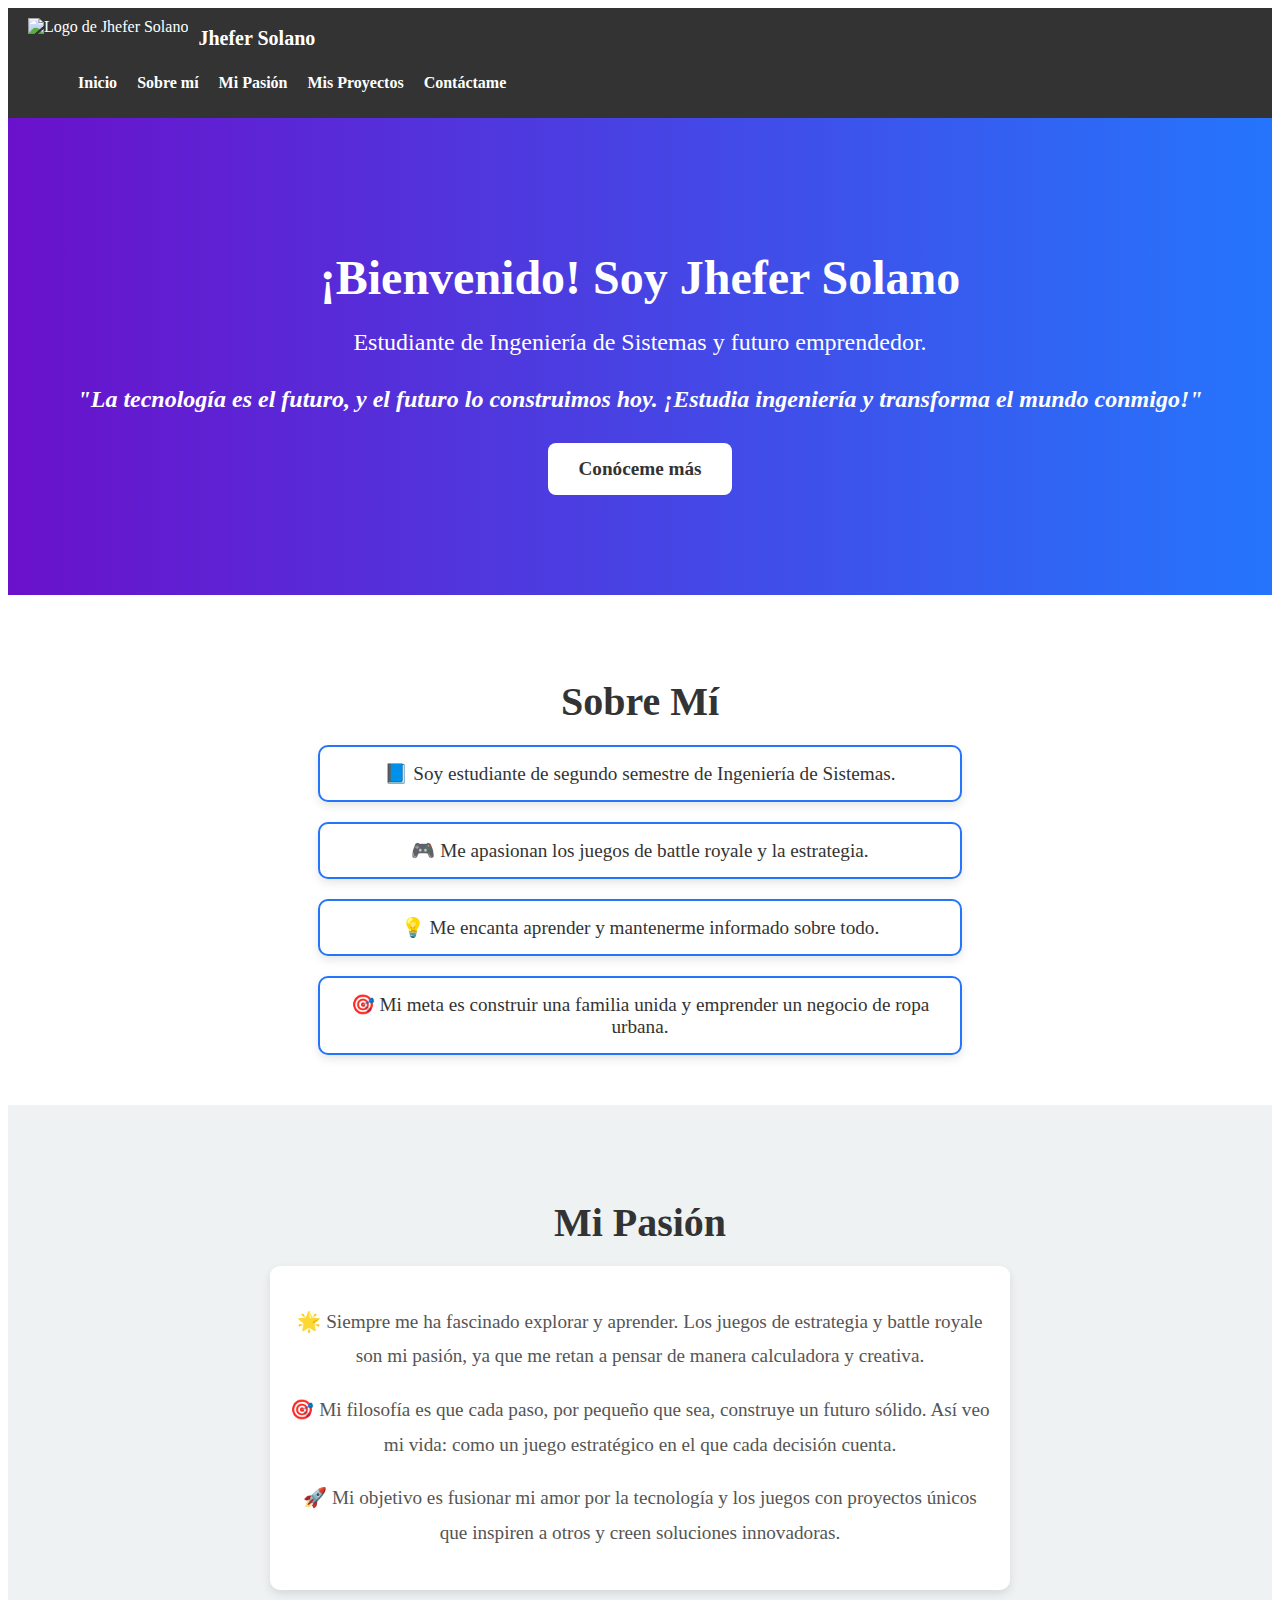
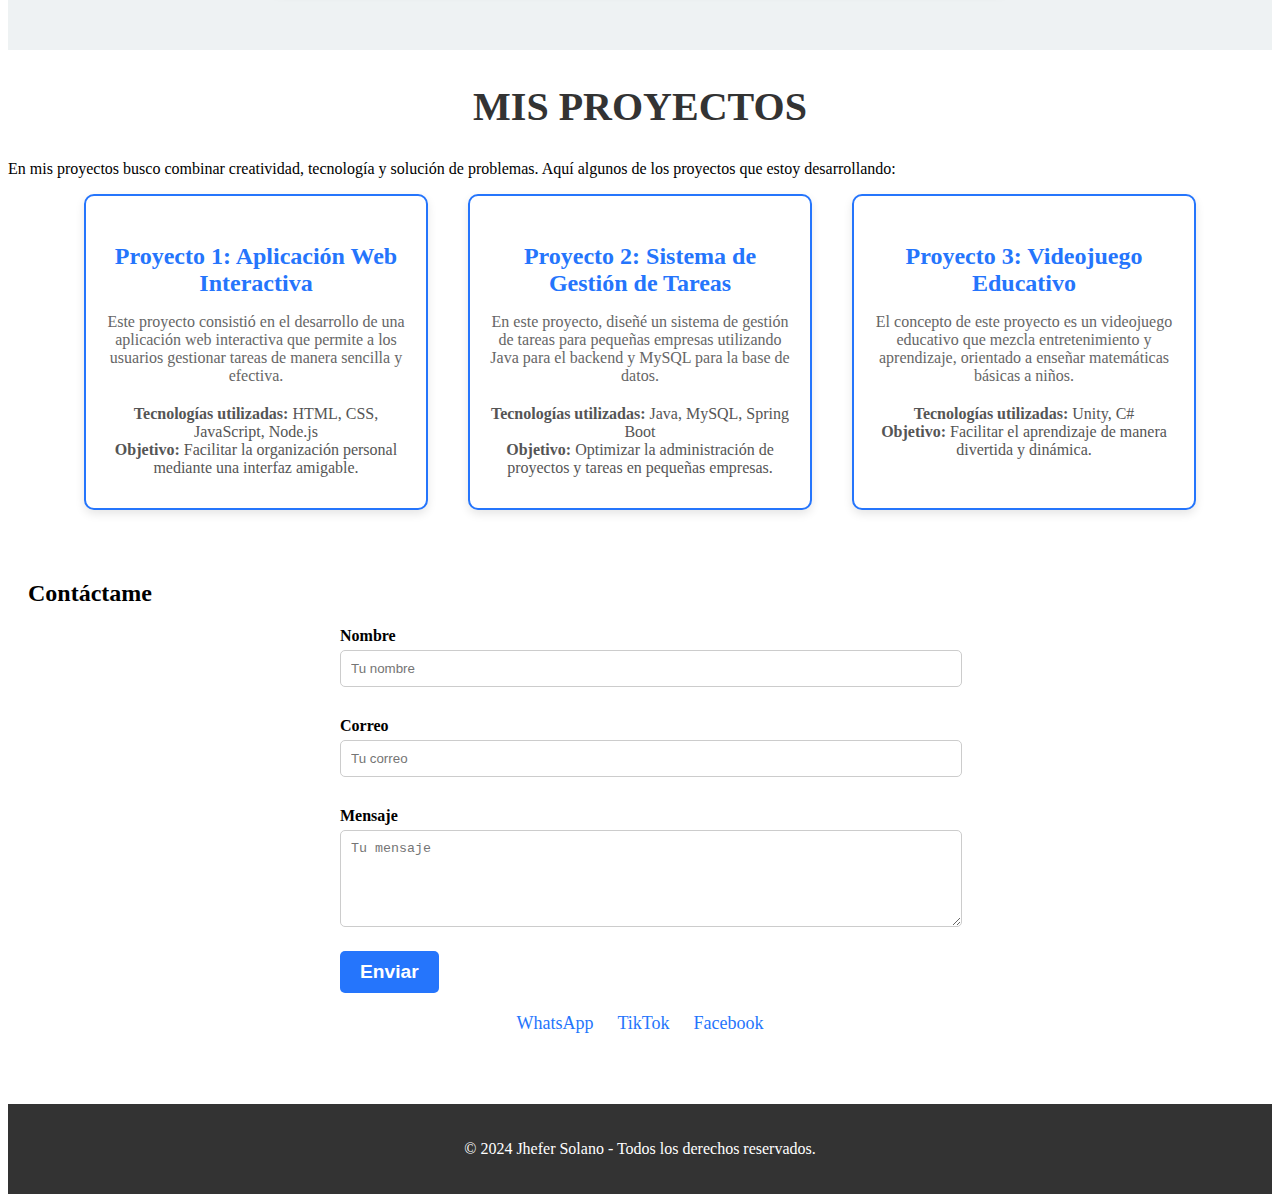
==== parcial 2/index.html @ 12d13e14 "jhefer" ====
<!DOCTYPE html>
<html lang="es">
<head>
    <meta charset="UTF-8">
    <meta name="viewport" content="width=device-width, initial-scale=1.0">
    <title>Jhefer Solano</title>
    <link rel="stylesheet" href="styles.css">
    <link rel="preconnect" href="https://fonts.googleapis.com">
    <link href="https://fonts.googleapis.com/css2?family=Poppins:wght@400;700&display=swap" rel="stylesheet">
</head>
<body>
    <header class="header">
        <nav class="navbar">
            <a href="#cta" class="brand">
                <img src="https://static.vecteezy.com/system/resources/previews/017/628/511/original/letter-j-crown-logo-for-beauty-fashion-star-elegant-luxury-sign-vector.jpg" alt="Logo de Jhefer Solano" class="logo">
                <span class="brand-name">Jhefer Solano</span>
            </a>
            <button class="menu-toggle" id="mobile-menu">
                <span class="bar"></span>
                <span class="bar"></span>
                <span class="bar"></span>
            </button>
            <ul class="nav-list">
                <li><a href="#cta" class="nav-item">Inicio</a></li>
                <li><a href="#about" class="nav-item">Sobre mí</a></li>
                <li><a href="#passion" class="nav-item">Mi Pasión</a></li>
                <li><a href="#projects" class="nav-item">Mis Proyectos</a></li>
                <li><a href="#contact" class="nav-item">Contáctame</a></li>
            </ul>
        </nav>
    </header>

    <section id="cta" class="cta">
        <h1>¡Bienvenido! Soy Jhefer Solano</h1>
        <p>Estudiante de Ingeniería de Sistemas y futuro emprendedor.</p>
        <p class="motivational-quote">"La tecnología es el futuro, y el futuro lo construimos hoy. ¡Estudia ingeniería y transforma el mundo conmigo!"</p>
        <a href="#about" class="btn">Conóceme más</a>
    </section>

    <section id="about" class="about">
        <h2>Sobre Mí</h2>
        <div class="messages">
            <div class="message">
                <p>📘 Soy estudiante de segundo semestre de Ingeniería de Sistemas.</p>
            </div>
            <div class="message">
                <p>🎮 Me apasionan los juegos de battle royale y la estrategia.</p>
            </div>
            <div class="message">
                <p>💡 Me encanta aprender y mantenerme informado sobre todo.</p>
            </div>
            <div class="message">
                <p>🎯 Mi meta es construir una familia unida y emprender un negocio de ropa urbana.</p>
            </div>
        </div>
    </section>

    <section id="passion" class="passion">
        <h2>Mi Pasión</h2>
        <div class="passion-content">
            <p>🌟 Siempre me ha fascinado explorar y aprender. Los juegos de estrategia y battle royale son mi pasión, ya que me retan a pensar de manera calculadora y creativa.</p>
            <p>🎯 Mi filosofía es que cada paso, por pequeño que sea, construye un futuro sólido. Así veo mi vida: como un juego estratégico en el que cada decisión cuenta.</p>
            <p>🚀 Mi objetivo es fusionar mi amor por la tecnología y los juegos con proyectos únicos que inspiren a otros y creen soluciones innovadoras.</p>
        </div>
    </section>

    <section id="projects" class="projects">
        <h2 class="projects-title">Mis Proyectos</h2>
        <p>En mis proyectos busco combinar creatividad, tecnología y solución de problemas. Aquí algunos de los proyectos que estoy desarrollando:</p>
        <div class="projects-grid">
            <div class="project-card">
                <h4>Proyecto 1: Aplicación Web Interactiva</h4>
                <p>Este proyecto consistió en el desarrollo de una aplicación web interactiva que permite a los usuarios gestionar tareas de manera sencilla y efectiva.</p>
                <ul>
                    <li><strong>Tecnologías utilizadas:</strong> HTML, CSS, JavaScript, Node.js</li>
                    <li><strong>Objetivo:</strong> Facilitar la organización personal mediante una interfaz amigable.</li>
                </ul>
            </div>
            <div class="project-card">
                <h4>Proyecto 2: Sistema de Gestión de Tareas</h4>
                <p>En este proyecto, diseñé un sistema de gestión de tareas para pequeñas empresas utilizando Java para el backend y MySQL para la base de datos.</p>
                <ul>
                    <li><strong>Tecnologías utilizadas:</strong> Java, MySQL, Spring Boot</li>
                    <li><strong>Objetivo:</strong> Optimizar la administración de proyectos y tareas en pequeñas empresas.</li>
                </ul>
            </div>
            <div class="project-card">
                <h4>Proyecto 3: Videojuego Educativo</h4>
                <p>El concepto de este proyecto es un videojuego educativo que mezcla entretenimiento y aprendizaje, orientado a enseñar matemáticas básicas a niños.</p>
                <ul>
                    <li><strong>Tecnologías utilizadas:</strong> Unity, C#</li>
                    <li><strong>Objetivo:</strong> Facilitar el aprendizaje de manera divertida y dinámica.</li>
                </ul>
            </div>
        </div>
    </section>

    <section id="contact" class="contact">
        <h2>Contáctame</h2>
        <form action="#" method="POST">
            <label for="name">Nombre</label>
            <input type="text" id="name" name="name" placeholder="Tu nombre" required>
            <label for="email">Correo</label>
            <input type="email" id="email" name="email" placeholder="Tu correo" required>
            <label for="message">Mensaje</label>
            <textarea id="message" name="message" rows="5" placeholder="Tu mensaje"></textarea>
            <button type="submit" class="btn">Enviar</button>
        </form>
        <div class="social">
            <a href="https://wa.me/573106098297" class="social-icon">WhatsApp</a>
            <a href="https://www.tiktok.com/@jhefer.s" class="social-icon">TikTok</a>
            <a href="https://www.facebook.com/profile.php?id=100048923958264&mibextid=LQQJ4ds" class="social-icon">Facebook</a>
        </div>
    </section>

    <footer class="footer">
        <p>&copy; 2024 Jhefer Solano - Todos los derechos reservados.</p>
    </footer>

    <script>
        const mobileMenu = document.getElementById("mobile-menu");
        const navList = document.querySelector(".nav-list");

        mobileMenu.addEventListener("click", () => {
            navList.classList.toggle("active");
        });
    </script>
</body>
</html>
---- parcial 2/styles.css ----
.nav-item {
    text-decoration: none;
    color: #fff;
    font-weight: bold;
    transition: color 0.3s ease, transform 0.2s ease;
}

.nav-item:hover,
.nav-item:focus {
    color: #f9a825;
    transform: scale(1.1);
}

.nav-item:active {
    color: #ff5722;
}

.header {
    background: #333;
    color: #fff;
    padding: 10px 20px;
    position: sticky;
    top: 0;
    z-index: 1000;
    display: flex;
    justify-content: space-between;
    align-items: center;
}

.navbar .brand {
    display: flex;
    align-items: center;
    text-decoration: none;
    color: #fff;
}

.navbar .logo {
    height: 40px;
    width: auto;
    margin-right: 10px;
}

.brand-name {
    font-size: 20px;
    font-weight: bold;
}

.menu-toggle {
    display: none;
    background: none;
    border: none;
    cursor: pointer;
}

.menu-toggle .bar {
    display: block;
    height: 3px;
    width: 25px;
    margin: 5px 0;
    background-color: #fff;
}

.about {
    padding: 60px 20px;
    background: #f5f5f5;
    text-align: center;
}

.about h2 {
    font-size: 2.5rem;
    margin-bottom: 20px;
    color: #333;
}

.messages {
    display: flex;
    flex-direction: column;
    gap: 20px;
    align-items: center;
}

.message {
    background: #fff;
    border: 2px solid #2575fc;
    border-radius: 10px;
    padding: 15px 20px;
    width: 80%;
    max-width: 600px;
    box-shadow: 0 4px 10px rgba(0, 0, 0, 0.1);
    transition: transform 0.3s ease, box-shadow 0.3s ease;
}
.passion {
    padding: 60px 20px;
    background: #eef2f3;
    text-align: center;
}

.passion h2,
.passion h3 {
    font-size: 2.5rem;
    margin-bottom: 20px;
    color: #333;
}

.passion-content {
    max-width: 700px;
    margin: 0 auto 40px;
    font-size: 1.2rem;
    line-height: 1.8;
    color: #555;
    background: #fff;
    padding: 20px;
    border-radius: 10px;
    box-shadow: 0 4px 10px rgba(0, 0, 0, 0.1);
    transition: transform 0.3s ease, box-shadow 0.3s ease;
}

.passion-content:hover {
    transform: translateY(-5px);
    box-shadow: 0 8px 20px rgba(0, 0, 0, 0.2);
}

.projects-grid {
    display: flex;
    gap: 40px;
    justify-content: center;
    flex-wrap: wrap;
}

.project-card {
    background: #fff;
    border: 2px solid #2575fc;
    border-radius: 10px;
    padding: 15px 20px;
    width: 300px;
    box-shadow: 0 4px 10px rgba(0, 0, 0, 0.1);
    transition: transform 0.3s ease, box-shadow 0.3s ease;
    text-align: center;
}

.project-card:hover {
    transform: translateY(-5px);
    box-shadow: 0 8px 20px rgba(0, 0, 0, 0.2);
}

.project-card h4 {
    font-size: 1.5rem;
    margin-bottom: 10px;
    color: #333;
}

.project-card p {
    font-size: 1rem;
    margin-bottom: 20px;
    color: #666;
}

.btn-project {
    background: #2575fc;
    color: #fff;
    padding: 10px 20px;
    border-radius: 5px;
    text-decoration: none;
    font-weight: bold;
    transition: background 0.3s, transform 0.3s;
}

.btn-project:hover {
    background: #f9a825;
    transform: scale(1.1);
}

.passion {
    padding: 60px 20px;
    background: #eef2f3;
    text-align: center;
}

.passion h2 {
    font-size: 2.5rem;
    margin-bottom: 20px;
    color: #333;
}

.passion-content {
    max-width: 700px;
    margin: 0 auto;
    font-size: 1.2rem;
    line-height: 1.8;
    color: #555;
    background: #fff;
    padding: 20px;
    border-radius: 10px;
    box-shadow: 0 4px 10px rgba(0, 0, 0, 0.1);
    transition: transform 0.3s ease, box-shadow 0.3s ease;
}

.passion-content:hover {
    transform: translateY(-5px);
    box-shadow: 0 8px 20px rgba(0, 0, 0, 0.2);
}
.projects-title {
    font-size: 2.5rem;
    margin-bottom: 30px;
    color: #333;
    text-align: center;
    font-weight: bold;
    text-transform: uppercase;
}

.project-card h4 {
    font-size: 1.5rem;
    margin-bottom: 10px;
    color: #2575fc;
}

.project-card ul {
    list-style-type: none;
    padding: 0;
}

.project-card ul li {
    color: #555;
}

.project-card:hover {
    transform: translateY(-10px);
    box-shadow: 0 8px 25px rgba(0, 0, 0, 0.2);
}

.message:hover {
    transform: translateY(-5px);
    box-shadow: 0 8px 20px rgba(0, 0, 0, 0.2);
}

.message p {
    font-size: 1.2rem;
    color: #333;
    margin: 0;
}

.nav-list {
    display: flex;
    list-style: none;
}

.nav-list li {
    margin: 0 10px;
}

.nav-list a {
    text-decoration: none;
    color: #fff;
    font-weight: bold;
    transition: color 0.3s;
}

.nav-list a:hover {
    color: #f9a825;
}

.cta {
    text-align: center;
    padding: 100px 20px; /* Sección más grande */
    background: linear-gradient(to right, #6a11cb, #2575fc);
    color: #fff;
    transition: all 0.5s ease;
}

.cta:hover {
    padding: 120px 20px; /* Se expande al pasar el mouse */
}

.cta h1 {
    font-size: 3rem; /* Título más grande */
    margin-bottom: 20px;
}

.cta p {
    font-size: 1.5rem;
    margin-bottom: 30px;
}
.motivational-quote {
    font-size: 1.2rem;
    margin: 20px 0;
    color: #fff;
    font-style: italic;
    font-weight: bold;
}


.btn {
    background: #fff;
    color: #333;
    padding: 15px 30px;
    border-radius: 8px;
    text-decoration: none;
    font-weight: bold;
    font-size: 1.2rem;
    transition: transform 0.3s ease, background-color 0.3s ease;
    display: inline-block;
}

.btn:hover {
    background-color: #f9a825;
    transform: translateY(-5px); /* Movimiento hacia arriba */
    box-shadow: 0 5px 15px rgba(0, 0, 0, 0.3); /* Efecto de sombra */
}

.btn-animated:hover {
    animation: wiggle 0.5s ease-in-out; /* Animación personalizada */
}

@keyframes wiggle {
    0%, 100% {
        transform: translateX(0);
    }
    25% {
        transform: translateX(-5px);
    }
    50% {
        transform: translateX(5px);
    }
    75% {
        transform: translateX(-5px);
    }
}


.about, .contact {
    padding: 50px 20px;
    background: #fff;
}

.contact form {
    max-width: 600px;
    margin: 0 auto;
}

.contact form label {
    display: block;
    margin: 10px 0 5px;
    font-weight: bold;
}

.contact form input, .contact form textarea {
    width: 100%;
    padding: 10px;
    margin-bottom: 20px;
    border: 1px solid #ccc;
    border-radius: 5px;
}

.contact .btn {
    background: #2575fc;
    color: #fff;
    padding: 10px 20px;
    border: none;
    border-radius: 5px;
    font-weight: bold;
    cursor: pointer;
}

.contact .btn:hover {
    background: #6a11cb;
}

.social {
    text-align: center;
    margin-top: 20px;
}

.social-icon {
    margin: 0 10px;
    color: #2575fc;
    text-decoration: none;
    font-size: 18px;
    transition: color 0.3s;
}

.social-icon:hover {
    color: #6a11cb;
}

.footer {
    text-align: center;
    padding: 20px 10px;
    background: #333;
    color: #fff;
    margin-top: 20px;
}
.social-icon {
    margin: 0 10px;
    color: #2575fc;
    text-decoration: none;
    font-size: 18px;
    transition: color 0.3s, transform 0.3s ease;
}

.social-icon:hover {
    color: #6a11cb;
    transform: scale(1.1);
}

@media (max-width: 768px) {
    .menu-toggle {
        display: block;
    }

    .nav-list {
        display: none;
        flex-direction: column;
        background: #333;
        position: absolute;
        top: 60px;
        right: 0;
        width: 100%;
        padding: 20px 0;
    }

    .nav-list.active {
        display: flex;
    }

    .nav-list li {
        margin: 10px 0;
    }
}
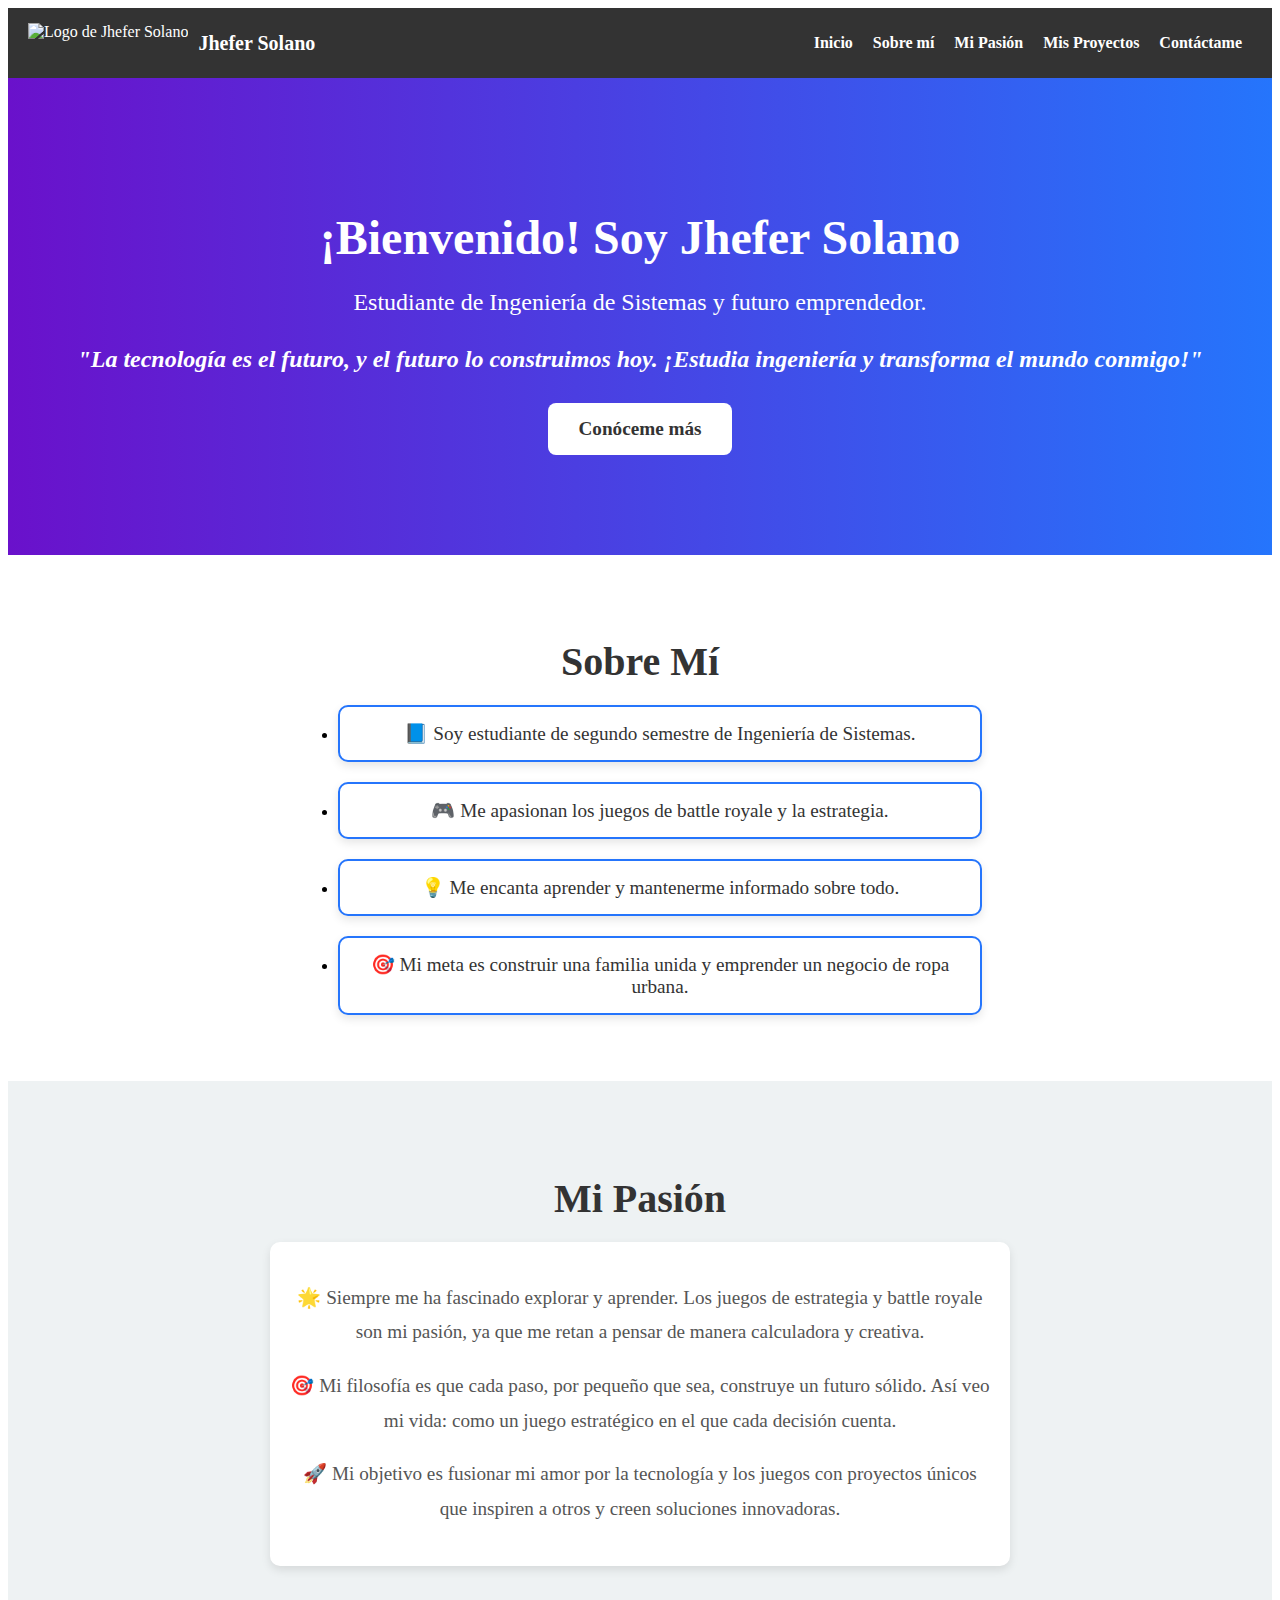
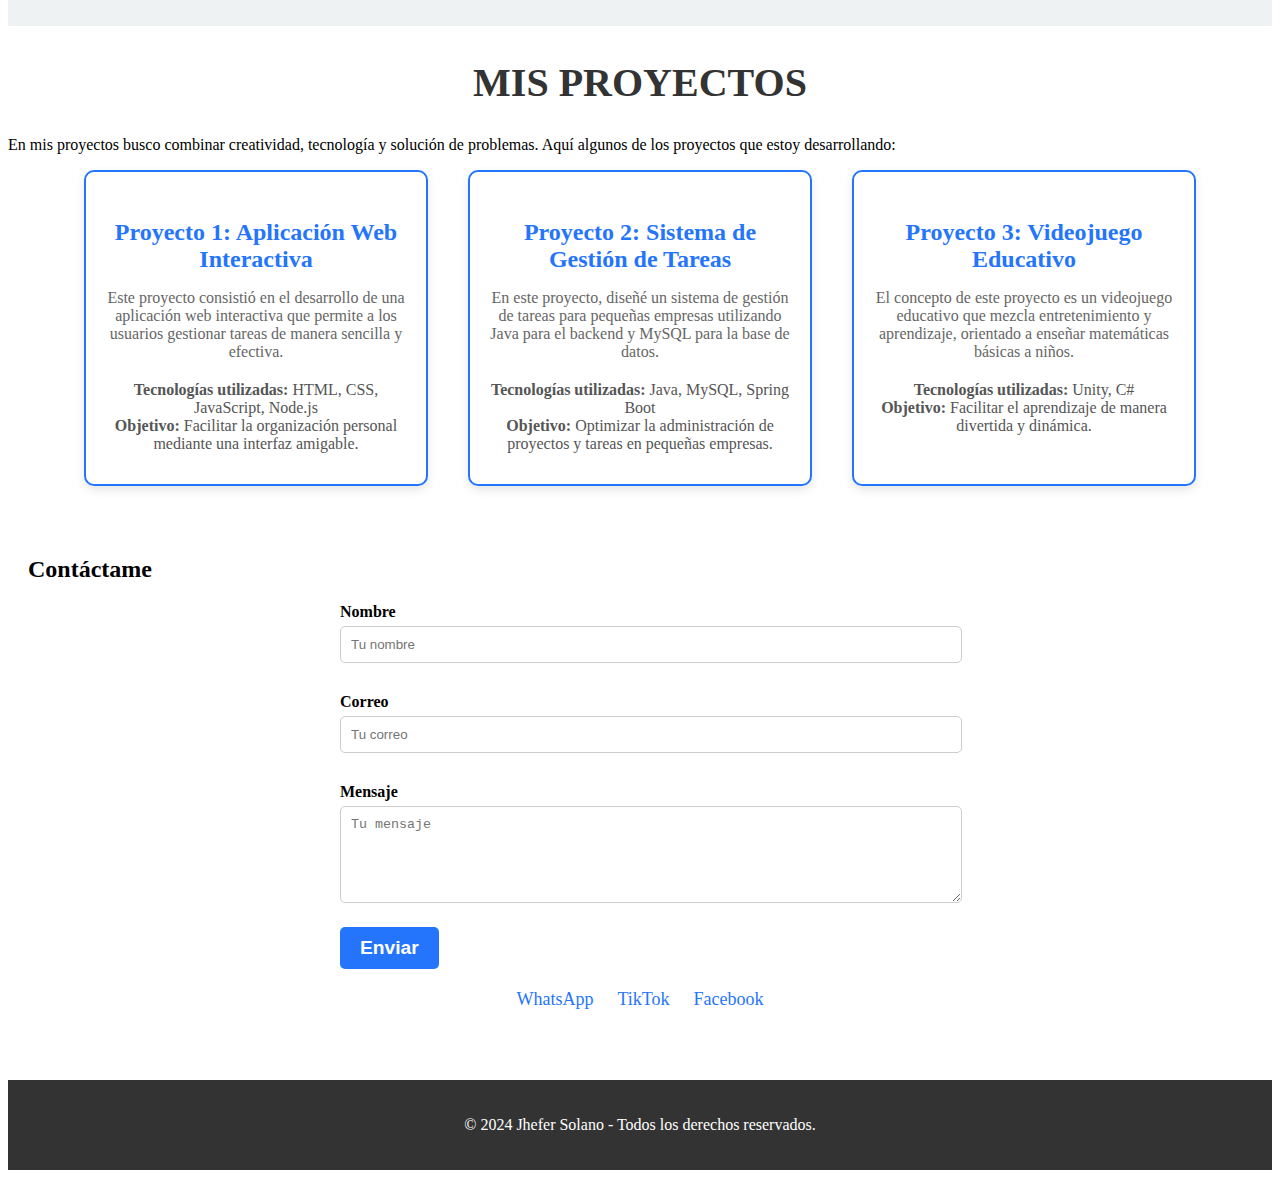
==== commit 94e3b2d6: "jhefer" ====
--- a/parcial 2/index.html
+++ b/parcial 2/index.html
@@ -39,20 +39,20 @@
 
     <section id="about" class="about">
         <h2>Sobre Mí</h2>
-        <div class="messages">
-            <div class="message">
+        <ul class="messages">
+            <li class="message">
                 <p>📘 Soy estudiante de segundo semestre de Ingeniería de Sistemas.</p>
-            </div>
-            <div class="message">
+            </li>
+            <li class="message">
                 <p>🎮 Me apasionan los juegos de battle royale y la estrategia.</p>
-            </div>
-            <div class="message">
+            </li>
+            <li class="message">
                 <p>💡 Me encanta aprender y mantenerme informado sobre todo.</p>
-            </div>
-            <div class="message">
+            </li>
+            <li class="message">
                 <p>🎯 Mi meta es construir una familia unida y emprender un negocio de ropa urbana.</p>
-            </div>
-        </div>
+            </li>
+        </ul>
     </section>
 
     <section id="passion" class="passion">
@@ -68,30 +68,30 @@
         <h2 class="projects-title">Mis Proyectos</h2>
         <p>En mis proyectos busco combinar creatividad, tecnología y solución de problemas. Aquí algunos de los proyectos que estoy desarrollando:</p>
         <div class="projects-grid">
-            <div class="project-card">
+            <article class="project-card">
                 <h4>Proyecto 1: Aplicación Web Interactiva</h4>
                 <p>Este proyecto consistió en el desarrollo de una aplicación web interactiva que permite a los usuarios gestionar tareas de manera sencilla y efectiva.</p>
                 <ul>
                     <li><strong>Tecnologías utilizadas:</strong> HTML, CSS, JavaScript, Node.js</li>
                     <li><strong>Objetivo:</strong> Facilitar la organización personal mediante una interfaz amigable.</li>
                 </ul>
-            </div>
-            <div class="project-card">
+            </article>
+            <article class="project-card">
                 <h4>Proyecto 2: Sistema de Gestión de Tareas</h4>
                 <p>En este proyecto, diseñé un sistema de gestión de tareas para pequeñas empresas utilizando Java para el backend y MySQL para la base de datos.</p>
                 <ul>
                     <li><strong>Tecnologías utilizadas:</strong> Java, MySQL, Spring Boot</li>
                     <li><strong>Objetivo:</strong> Optimizar la administración de proyectos y tareas en pequeñas empresas.</li>
                 </ul>
-            </div>
-            <div class="project-card">
+            </article>
+            <article class="project-card">
                 <h4>Proyecto 3: Videojuego Educativo</h4>
                 <p>El concepto de este proyecto es un videojuego educativo que mezcla entretenimiento y aprendizaje, orientado a enseñar matemáticas básicas a niños.</p>
                 <ul>
                     <li><strong>Tecnologías utilizadas:</strong> Unity, C#</li>
                     <li><strong>Objetivo:</strong> Facilitar el aprendizaje de manera divertida y dinámica.</li>
                 </ul>
-            </div>
+            </article>
         </div>
     </section>
 
@@ -127,3 +127,4 @@
     </script>
 </body>
 </html>
+
--- a/parcial 2/styles.css
+++ b/parcial 2/styles.css
@@ -45,11 +45,18 @@
     font-weight: bold;
 }
 
+.navbar {
+    display: flex;
+    width: 100% ;
+    justify-content: space-between;
+    align-items: center;
+}
 .menu-toggle {
     display: none;
     background: none;
     border: none;
     cursor: pointer;
+    margin-left: auto;
 }
 
 .menu-toggle .bar {
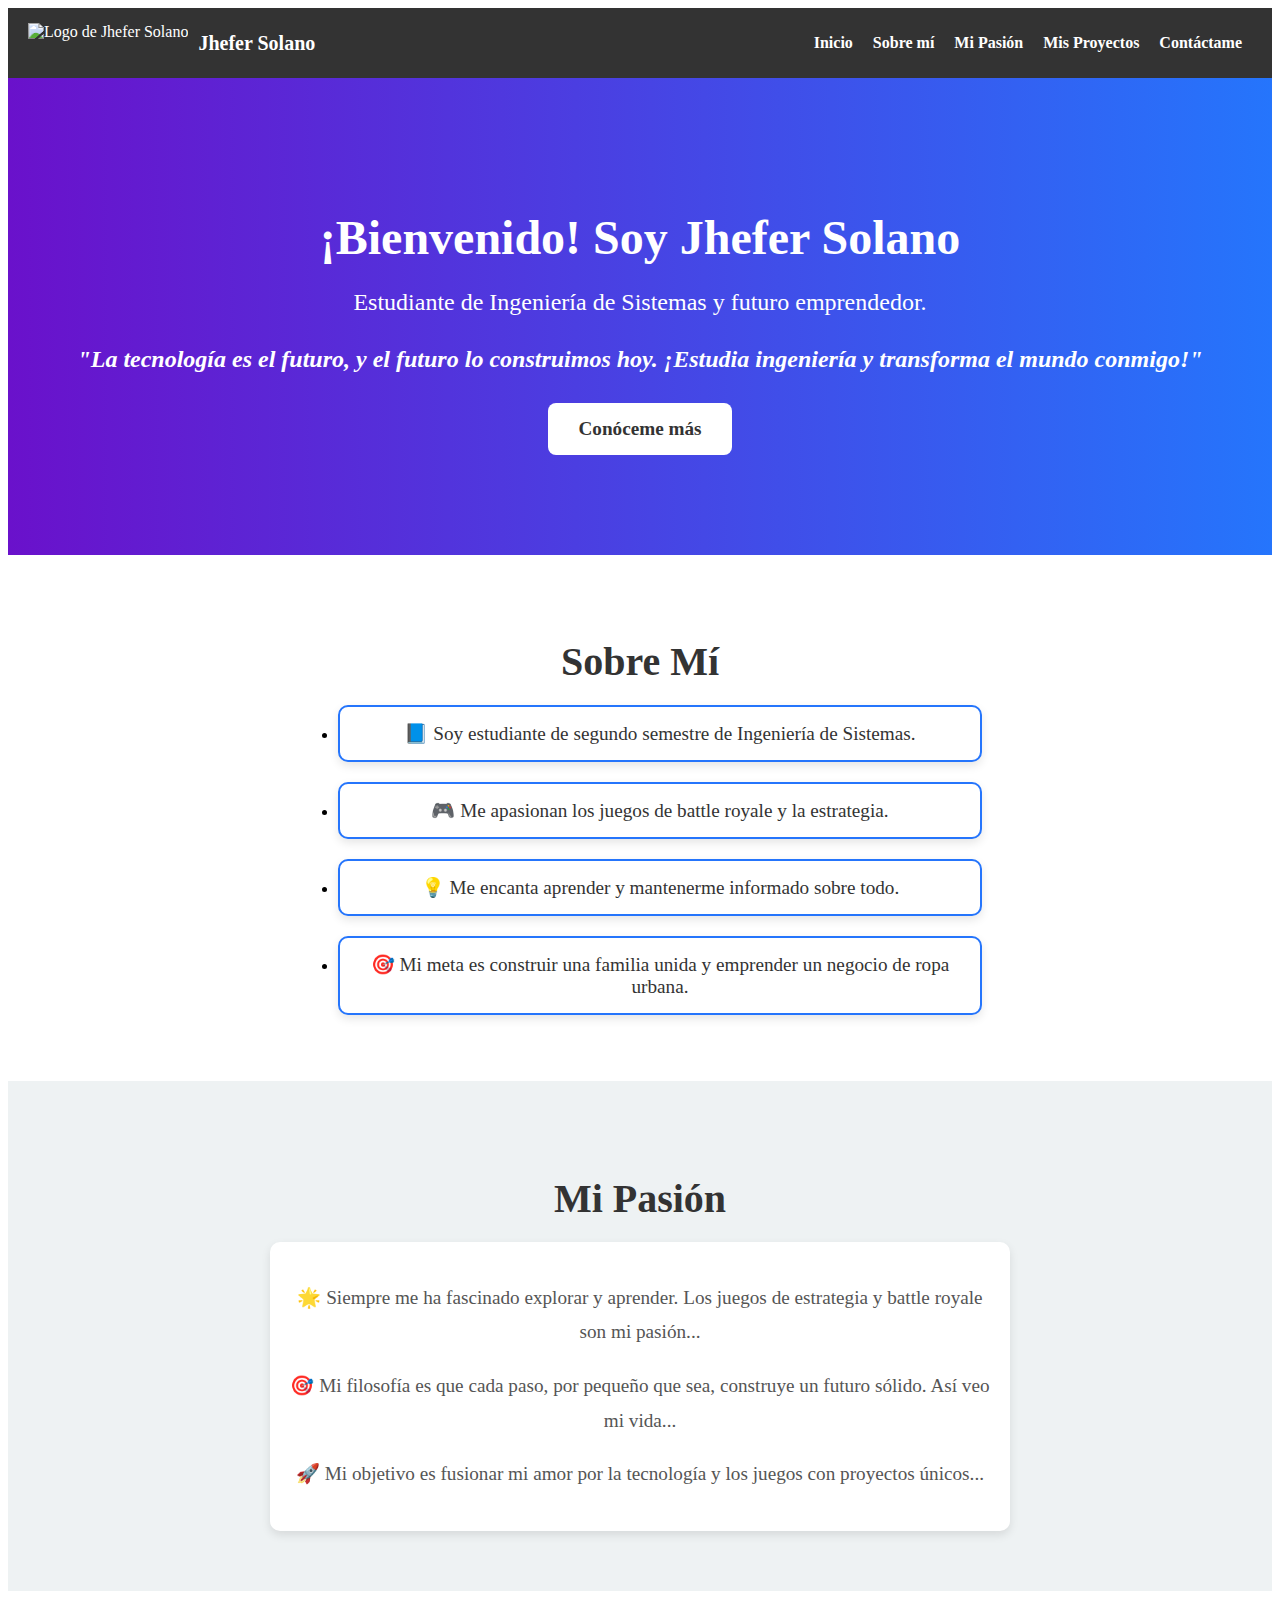
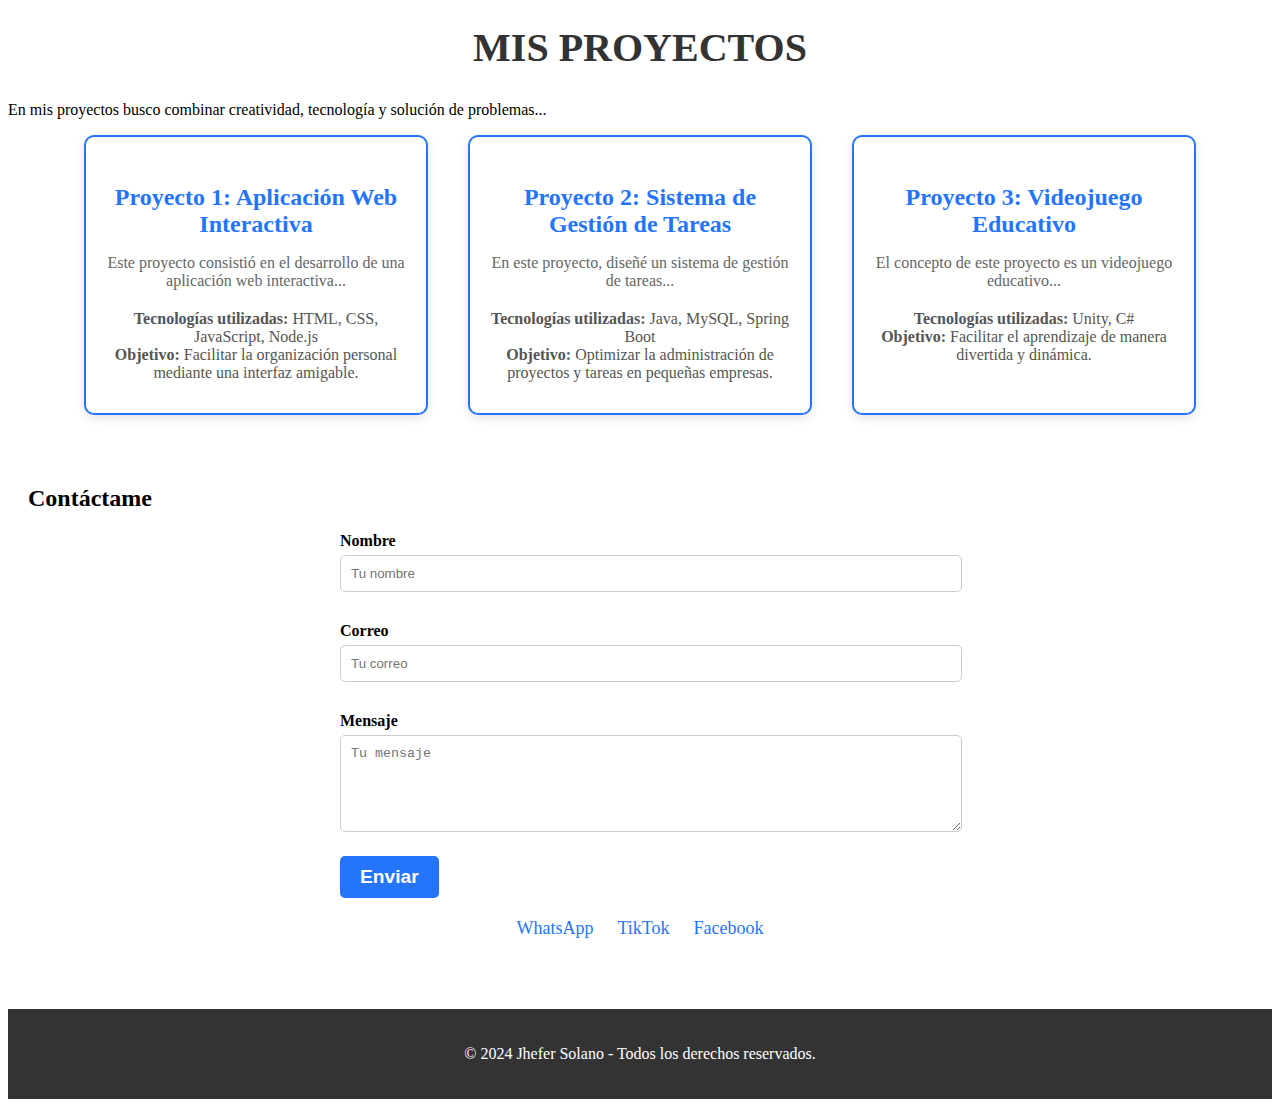
==== commit e90dd437: "comentarios en el html" ====
--- a/parcial 2/index.html
+++ b/parcial 2/index.html
@@ -1,84 +1,95 @@
 <!DOCTYPE html>
-<html lang="es">
+<html lang="es"> <!-- Define el idioma del documento como español -->
+
 <head>
-    <meta charset="UTF-8">
-    <meta name="viewport" content="width=device-width, initial-scale=1.0">
-    <title>Jhefer Solano</title>
-    <link rel="stylesheet" href="styles.css">
-    <link rel="preconnect" href="https://fonts.googleapis.com">
-    <link href="https://fonts.googleapis.com/css2?family=Poppins:wght@400;700&display=swap" rel="stylesheet">
+    <!-- El bloque <head> contiene metadatos e información de configuración para la página -->
+    <meta charset="UTF-8"> <!-- Especifica el conjunto de caracteres para soportar caracteres especiales como tildes y ñ -->
+    <meta name="viewport" content="width=device-width, initial-scale=1.0"> <!-- Hace que la página sea responsiva, adaptándose al tamaño de pantalla del dispositivo -->
+    <title>Jhefer Solano</title> <!-- Título de la pestaña del navegador -->
+    <link rel="stylesheet" href="styles.css"> <!-- Enlace al archivo de hoja de estilo (CSS) externo -->
+    <link rel="preconnect" href="https://fonts.googleapis.com"> <!-- Establece una conexión anticipada a Google Fonts para cargar las fuentes más rápido -->
+    <link href="https://fonts.googleapis.com/css2?family=Poppins:wght@400;700&display=swap" rel="stylesheet"> <!-- Carga la fuente Poppins desde Google Fonts -->
 </head>
-<body>
-    <header class="header">
-        <nav class="navbar">
+
+<body> <!-- Cuerpo del documento, donde va el contenido visible para el usuario -->
+    <header class="header"> <!-- Sección de encabezado, donde se encuentra la navegación principal -->
+        <nav class="navbar"> <!-- Contenedor de la barra de navegación -->
+            <!-- Enlace a la sección de llamada a la acción (cta) con el logo y nombre -->
             <a href="#cta" class="brand">
-                <img src="https://static.vecteezy.com/system/resources/previews/017/628/511/original/letter-j-crown-logo-for-beauty-fashion-star-elegant-luxury-sign-vector.jpg" alt="Logo de Jhefer Solano" class="logo">
-                <span class="brand-name">Jhefer Solano</span>
+                <img src="https://static.vecteezy.com/system/resources/previews/017/628/511/original/letter-j-crown-logo-for-beauty-fashion-star-elegant-luxury-sign-vector.jpg" alt="Logo de Jhefer Solano" class="logo"> <!-- Logo de la página -->
+                <span class="brand-name">Jhefer Solano</span> <!-- Nombre de la marca o persona -->
             </a>
+            <!-- Botón para abrir el menú en dispositivos móviles -->
             <button class="menu-toggle" id="mobile-menu">
-                <span class="bar"></span>
-                <span class="bar"></span>
-                <span class="bar"></span>
+                <span class="bar"></span> <!-- Parte superior del botón (barra del menú) -->
+                <span class="bar"></span> <!-- Barra intermedia del botón -->
+                <span class="bar"></span> <!-- Parte inferior del botón -->
             </button>
+            <!-- Lista de navegación -->
             <ul class="nav-list">
-                <li><a href="#cta" class="nav-item">Inicio</a></li>
-                <li><a href="#about" class="nav-item">Sobre mí</a></li>
-                <li><a href="#passion" class="nav-item">Mi Pasión</a></li>
-                <li><a href="#projects" class="nav-item">Mis Proyectos</a></li>
-                <li><a href="#contact" class="nav-item">Contáctame</a></li>
+                <li><a href="#cta" class="nav-item">Inicio</a></li> <!-- Enlace a la sección de inicio -->
+                <li><a href="#about" class="nav-item">Sobre mí</a></li> <!-- Enlace a la sección "Sobre mí" -->
+                <li><a href="#passion" class="nav-item">Mi Pasión</a></li> <!-- Enlace a la sección "Mi Pasión" -->
+                <li><a href="#projects" class="nav-item">Mis Proyectos</a></li> <!-- Enlace a la sección "Mis Proyectos" -->
+                <li><a href="#contact" class="nav-item">Contáctame</a></li> <!-- Enlace a la sección "Contáctame" -->
             </ul>
         </nav>
     </header>
 
+    <!-- Sección principal de llamada a la acción -->
     <section id="cta" class="cta">
-        <h1>¡Bienvenido! Soy Jhefer Solano</h1>
-        <p>Estudiante de Ingeniería de Sistemas y futuro emprendedor.</p>
-        <p class="motivational-quote">"La tecnología es el futuro, y el futuro lo construimos hoy. ¡Estudia ingeniería y transforma el mundo conmigo!"</p>
-        <a href="#about" class="btn">Conóceme más</a>
+        <h1>¡Bienvenido! Soy Jhefer Solano</h1> <!-- Título de bienvenida -->
+        <p>Estudiante de Ingeniería de Sistemas y futuro emprendedor.</p> <!-- Descripción breve -->
+        <p class="motivational-quote">"La tecnología es el futuro, y el futuro lo construimos hoy. ¡Estudia ingeniería y transforma el mundo conmigo!"</p> <!-- Cita motivacional -->
+        <a href="#about" class="btn">Conóceme más</a> <!-- Enlace para conocer más sobre la persona (navega a la sección "Sobre mí") -->
     </section>
 
+    <!-- Sección "Sobre mí" -->
     <section id="about" class="about">
-        <h2>Sobre Mí</h2>
+        <h2>Sobre Mí</h2> <!-- Título de la sección -->
         <ul class="messages">
             <li class="message">
-                <p>📘 Soy estudiante de segundo semestre de Ingeniería de Sistemas.</p>
+                <p>📘 Soy estudiante de segundo semestre de Ingeniería de Sistemas.</p> <!-- Información sobre los estudios -->
             </li>
             <li class="message">
-                <p>🎮 Me apasionan los juegos de battle royale y la estrategia.</p>
+                <p>🎮 Me apasionan los juegos de battle royale y la estrategia.</p> <!-- Información sobre los intereses -->
             </li>
             <li class="message">
-                <p>💡 Me encanta aprender y mantenerme informado sobre todo.</p>
+                <p>💡 Me encanta aprender y mantenerme informado sobre todo.</p> <!-- Hábito de aprendizaje -->
             </li>
             <li class="message">
-                <p>🎯 Mi meta es construir una familia unida y emprender un negocio de ropa urbana.</p>
+                <p>🎯 Mi meta es construir una familia unida y emprender un negocio de ropa urbana.</p> <!-- Objetivo personal y profesional -->
             </li>
         </ul>
     </section>
 
+    <!-- Sección "Mi Pasión" -->
     <section id="passion" class="passion">
-        <h2>Mi Pasión</h2>
+        <h2>Mi Pasión</h2> <!-- Título de la sección -->
         <div class="passion-content">
-            <p>🌟 Siempre me ha fascinado explorar y aprender. Los juegos de estrategia y battle royale son mi pasión, ya que me retan a pensar de manera calculadora y creativa.</p>
-            <p>🎯 Mi filosofía es que cada paso, por pequeño que sea, construye un futuro sólido. Así veo mi vida: como un juego estratégico en el que cada decisión cuenta.</p>
-            <p>🚀 Mi objetivo es fusionar mi amor por la tecnología y los juegos con proyectos únicos que inspiren a otros y creen soluciones innovadoras.</p>
+            <p>🌟 Siempre me ha fascinado explorar y aprender. Los juegos de estrategia y battle royale son mi pasión...</p> <!-- Descripción de la pasión por la estrategia y los juegos -->
+            <p>🎯 Mi filosofía es que cada paso, por pequeño que sea, construye un futuro sólido. Así veo mi vida...</p> <!-- Filosofía personal -->
+            <p>🚀 Mi objetivo es fusionar mi amor por la tecnología y los juegos con proyectos únicos...</p> <!-- Objetivo de futuro -->
         </div>
     </section>
 
+    <!-- Sección "Mis Proyectos" -->
     <section id="projects" class="projects">
-        <h2 class="projects-title">Mis Proyectos</h2>
-        <p>En mis proyectos busco combinar creatividad, tecnología y solución de problemas. Aquí algunos de los proyectos que estoy desarrollando:</p>
+        <h2 class="projects-title">Mis Proyectos</h2> <!-- Título de la sección -->
+        <p>En mis proyectos busco combinar creatividad, tecnología y solución de problemas...</p> <!-- Introducción a los proyectos -->
         <div class="projects-grid">
+            <!-- Tarjetas de proyectos -->
             <article class="project-card">
-                <h4>Proyecto 1: Aplicación Web Interactiva</h4>
-                <p>Este proyecto consistió en el desarrollo de una aplicación web interactiva que permite a los usuarios gestionar tareas de manera sencilla y efectiva.</p>
+                <h4>Proyecto 1: Aplicación Web Interactiva</h4> <!-- Título del proyecto -->
+                <p>Este proyecto consistió en el desarrollo de una aplicación web interactiva...</p> <!-- Descripción del proyecto -->
                 <ul>
-                    <li><strong>Tecnologías utilizadas:</strong> HTML, CSS, JavaScript, Node.js</li>
-                    <li><strong>Objetivo:</strong> Facilitar la organización personal mediante una interfaz amigable.</li>
+                    <li><strong>Tecnologías utilizadas:</strong> HTML, CSS, JavaScript, Node.js</li> <!-- Tecnologías utilizadas en el proyecto -->
+                    <li><strong>Objetivo:</strong> Facilitar la organización personal mediante una interfaz amigable.</li> <!-- Objetivo del proyecto -->
                 </ul>
             </article>
             <article class="project-card">
                 <h4>Proyecto 2: Sistema de Gestión de Tareas</h4>
-                <p>En este proyecto, diseñé un sistema de gestión de tareas para pequeñas empresas utilizando Java para el backend y MySQL para la base de datos.</p>
+                <p>En este proyecto, diseñé un sistema de gestión de tareas...</p>
                 <ul>
                     <li><strong>Tecnologías utilizadas:</strong> Java, MySQL, Spring Boot</li>
                     <li><strong>Objetivo:</strong> Optimizar la administración de proyectos y tareas en pequeñas empresas.</li>
@@ -86,7 +97,7 @@
             </article>
             <article class="project-card">
                 <h4>Proyecto 3: Videojuego Educativo</h4>
-                <p>El concepto de este proyecto es un videojuego educativo que mezcla entretenimiento y aprendizaje, orientado a enseñar matemáticas básicas a niños.</p>
+                <p>El concepto de este proyecto es un videojuego educativo...</p>
                 <ul>
                     <li><strong>Tecnologías utilizadas:</strong> Unity, C#</li>
                     <li><strong>Objetivo:</strong> Facilitar el aprendizaje de manera divertida y dinámica.</li>
@@ -95,36 +106,42 @@
         </div>
     </section>
 
+    <!-- Sección de contacto -->
     <section id="contact" class="contact">
-        <h2>Contáctame</h2>
-        <form action="#" method="POST">
-            <label for="name">Nombre</label>
-            <input type="text" id="name" name="name" placeholder="Tu nombre" required>
-            <label for="email">Correo</label>
-            <input type="email" id="email" name="email" placeholder="Tu correo" required>
-            <label for="message">Mensaje</label>
-            <textarea id="message" name="message" rows="5" placeholder="Tu mensaje"></textarea>
-            <button type="submit" class="btn">Enviar</button>
+        <h2>Contáctame</h2> <!-- Título de la sección -->
+        <form action="#" method="POST"> <!-- Formulario de contacto -->
+            <label for="name">Nombre</label> <!-- Etiqueta para el campo de nombre -->
+            <input type="text" id="name" name="name" placeholder="Tu nombre" required> <!-- Campo de texto para el nombre del usuario -->
+            <label for="email">Correo</label> <!-- Etiqueta para el campo de correo -->
+            <input type="email" id="email" name="email" placeholder="Tu correo" required> <!-- Campo de texto para el correo -->
+            <label for="message">Mensaje</label> <!-- Etiqueta para el campo de mensaje -->
+            <textarea id="message" name="message" rows="5" placeholder="Tu mensaje"></textarea> <!-- Área de texto para el mensaje -->
+            <button type="submit" class="btn">Enviar</button> <!-- Botón para enviar el formulario -->
         </form>
         <div class="social">
+            <!-- Enlaces a redes sociales -->
             <a href="https://wa.me/573106098297" class="social-icon">WhatsApp</a>
             <a href="https://www.tiktok.com/@jhefer.s" class="social-icon">TikTok</a>
             <a href="https://www.facebook.com/profile.php?id=100048923958264&mibextid=LQQJ4ds" class="social-icon">Facebook</a>
         </div>
     </section>
 
+    <!-- Pie de página -->
     <footer class="footer">
-        <p>&copy; 2024 Jhefer Solano - Todos los derechos reservados.</p>
+        <p>&copy; 2024 Jhefer Solano - Todos los derechos reservados.</p> <!-- Texto de copyright -->
     </footer>
 
+    <!-- Script para alternar el menú en dispositivos móviles -->
     <script>
-        const mobileMenu = document.getElementById("mobile-menu");
-        const navList = document.querySelector(".nav-list");
-
+        const mobileMenu = document.getElementById("mobile-menu"); //Obtiene el botón del menú móvil 
+        const navList = document.querySelector(".nav-list"); //Obtiene la lista de navegación
+        
+        // Agrega un evento para alternar la clase 'active' al hacer clic en el botón del menú
         mobileMenu.addEventListener("click", () => {
-            navList.classList.toggle("active");
+            navList.classList.toggle("active"); //Muestra u oculta el menú en dispositivos móviles
         });
     </script>
 </body>
+
 </html>
 
